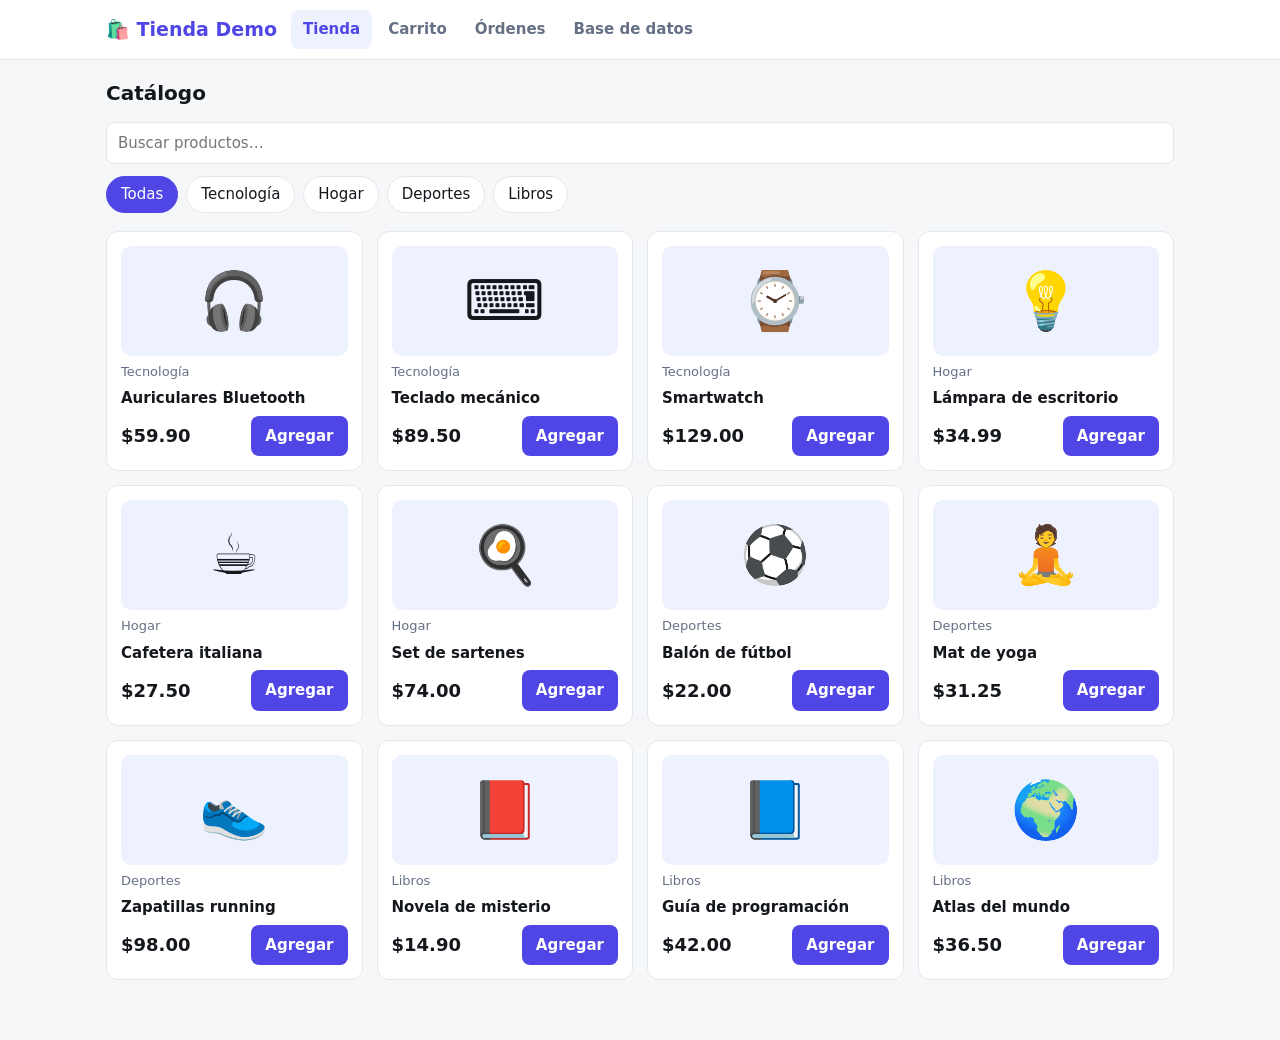
==== Tienda Demo.html @ 44fd8461 "Add files via upload" ====
<!DOCTYPE html>
<html lang="es">
<head>
<meta charset="utf-8">
<meta name="viewport" content="width=device-width, initial-scale=1, viewport-fit=cover">
<title>Tienda Demo</title>
<style>
:root{box-sizing:border-box;padding-top:env(safe-area-inset-top,0px);padding-bottom:env(safe-area-inset-bottom,0px);--bg:#f6f7f9;--card:#fff;--tx:#14171c;--mu:#667085;--bd:#e4e7ec;--ac:#4f46e5;--ac2:#eef2ff;--ok:#12b76a}
@media(prefers-color-scheme:dark){:root:not([data-theme="light"]){--bg:#0e1013;--card:#171a1f;--tx:#eceef2;--mu:#98a2b3;--bd:#2a2f37;--ac:#818cf8;--ac2:#1f2240}}
:root[data-theme="dark"]{--bg:#0e1013;--card:#171a1f;--tx:#eceef2;--mu:#98a2b3;--bd:#2a2f37;--ac:#818cf8;--ac2:#1f2240}
html{scroll-padding-top:env(safe-area-inset-top,0px)}
*,*:before,*:after{box-sizing:inherit}
body{margin:0;background:var(--bg);color:var(--tx);font:15px/1.5 system-ui,-apple-system,"Segoe UI",Roboto,sans-serif}
header{position:sticky;top:env(safe-area-inset-top,0px);z-index:5;background:var(--card);border-bottom:1px solid var(--bd)}
.bar{max-width:1100px;margin:auto;padding:10px 16px;display:flex;align-items:center;gap:14px;flex-wrap:wrap}
.logo{font-weight:800;font-size:19px;color:var(--ac)}
nav{display:flex;gap:4px;flex:1;overflow-x:auto}
nav button{background:none;border:0;color:var(--mu);padding:8px 12px;border-radius:8px;font:inherit;font-weight:600;cursor:pointer;white-space:nowrap}
nav button.on{background:var(--ac2);color:var(--ac)}
main{max-width:1100px;margin:auto;padding:18px 16px 60px}
h2{margin:0 0 14px;font-size:20px}
input,select,textarea{font:inherit;color:var(--tx);background:var(--card);border:1px solid var(--bd);border-radius:8px;padding:9px 11px;width:100%}
.btn{background:var(--ac);color:#fff;border:0;border-radius:8px;padding:9px 14px;font:inherit;font-weight:600;cursor:pointer}
.btn.sec{background:var(--ac2);color:var(--ac)}
.btn:disabled{opacity:.5;cursor:not-allowed}
.chips{display:flex;gap:8px;flex-wrap:wrap;margin:12px 0 18px}
.chip{border:1px solid var(--bd);background:var(--card);color:var(--tx);border-radius:99px;padding:6px 14px;cursor:pointer;font:inherit}
.chip.on{background:var(--ac);color:#fff;border-color:var(--ac)}
.grid{display:grid;grid-template-columns:repeat(auto-fill,minmax(210px,1fr));gap:14px}
.card{background:var(--card);border:1px solid var(--bd);border-radius:12px;padding:14px;display:flex;flex-direction:column;gap:6px}
.pic{height:110px;border-radius:10px;background:var(--ac2);display:flex;align-items:center;justify-content:center;font-size:56px}
.mu{color:var(--mu);font-size:13px}.price{font-weight:800;font-size:18px}
.row{display:flex;align-items:center;justify-content:space-between;gap:10px}
.panel{background:var(--card);border:1px solid var(--bd);border-radius:12px;padding:16px;margin-bottom:14px}
.line{display:flex;align-items:center;gap:12px;padding:10px 0;border-bottom:1px solid var(--bd)}
.line:last-child{border:0}
.qty{display:flex;align-items:center;gap:8px}
.qty button{width:28px;height:28px;border-radius:6px;border:1px solid var(--bd);background:var(--card);color:var(--tx);cursor:pointer}
.form{display:grid;grid-template-columns:repeat(auto-fit,minmax(200px,1fr));gap:10px;margin:12px 0}
label{font-size:13px;color:var(--mu);display:block;margin-bottom:3px}
.scroll{overflow-x:auto}
table{border-collapse:collapse;width:100%;font-size:13px}
th,td{text-align:left;padding:6px 10px;border-bottom:1px solid var(--bd);white-space:nowrap}
th{color:var(--mu)}
pre{background:var(--card);border:1px solid var(--bd);border-radius:10px;padding:14px;overflow-x:auto;font-size:12px;max-height:420px}
.badge{background:var(--ac);color:#fff;border-radius:99px;font-size:11px;padding:1px 7px;margin-left:4px}
#toast{position:fixed;bottom:calc(20px + env(safe-area-inset-bottom,0px));left:50%;transform:translateX(-50%);background:var(--tx);color:var(--bg);padding:10px 18px;border-radius:99px;opacity:0;transition:.25s;pointer-events:none;z-index:9}
#toast.show{opacity:1}
.ok{color:var(--ok);font-weight:700}
</style>
</head>
<body>
<header><div class="bar">
  <span class="logo">🛍️ Tienda Demo</span>
  <nav id="nav"></nav>
</div></header>
<main id="app"></main>
<div id="toast"></div>

<script>
const KEY='ecom_demo_v1';
const SEED=()=>({
 categoria:[
  {id_categoria:'CAT01',nombre_categoria:'Tecnología'},
  {id_categoria:'CAT02',nombre_categoria:'Hogar'},
  {id_categoria:'CAT03',nombre_categoria:'Deportes'},
  {id_categoria:'CAT04',nombre_categoria:'Libros'}],
 producto:[
  ['P001','Auriculares Bluetooth',59.9,'CAT01','🎧'],['P002','Teclado mecánico',89.5,'CAT01','⌨️'],
  ['P003','Smartwatch',129,'CAT01','⌚'],['P004','Lámpara de escritorio',34.99,'CAT02','💡'],
  ['P005','Cafetera italiana',27.5,'CAT02','☕'],['P006','Set de sartenes',74,'CAT02','🍳'],
  ['P007','Balón de fútbol',22,'CAT03','⚽'],['P008','Mat de yoga',31.25,'CAT03','🧘'],
  ['P009','Zapatillas running',98,'CAT03','👟'],['P010','Novela de misterio',14.9,'CAT04','📕'],
  ['P011','Guía de programación',42,'CAT04','📘'],['P012','Atlas del mundo',36.5,'CAT04','🌍']
 ].map(p=>({id_producto:p[0],nombre_producto:p[1],precio_actual:p[2],id_categoria:p[3],_e:p[4]})),
 cliente:[
  {id_cliente:'C001',nom1_cliente:'María',nom2_cliente:'José',ape1_cliente:'Pérez',ape2_cliente:'Rojas'},
  {id_cliente:'C002',nom1_cliente:'Carlos',nom2_cliente:'',ape1_cliente:'Gómez',ape2_cliente:'Díaz'},
  {id_cliente:'C003',nom1_cliente:'Lucía',nom2_cliente:'Andrea',ape1_cliente:'Soto',ape2_cliente:'Vega'}],
 cliente_telefono:[
  {id_telefono:'T001',id_cliente:'C001',numero_telefono:'+56 9 1234 5678'},
  {id_telefono:'T002',id_cliente:'C001',numero_telefono:'+56 2 2345 6789'},
  {id_telefono:'T003',id_cliente:'C002',numero_telefono:'+56 9 8765 4321'},
  {id_telefono:'T004',id_cliente:'C003',numero_telefono:'+56 9 5555 0101'}],
 orden:[{id_orden:'O001',id_cliente:'C001'},{id_orden:'O002',id_cliente:'C002'},{id_orden:'O003',id_cliente:'C003'}],
 orden_detalle:[
  {id_orden:'O001',id_producto:'P001',cantidad:1},{id_orden:'O001',id_producto:'P010',cantidad:2},
  {id_orden:'O002',id_producto:'P007',cantidad:3},{id_orden:'O002',id_producto:'P008',cantidad:1},
  {id_orden:'O003',id_producto:'P003',cantidad:1},{id_orden:'O003',id_producto:'P005',cantidad:2},{id_orden:'O003',id_producto:'P012',cantidad:1}]
});
let db,cart={},view='tienda',cat='ALL',q='',last=null;
try{db=JSON.parse(localStorage.getItem(KEY))}catch(e){}
if(!db||!db.producto)db=SEED();
const save=()=>{try{localStorage.setItem(KEY,JSON.stringify(db))}catch(e){}};
const $=s=>document.querySelector(s);
const money=n=>'$'+Number(n).toFixed(2);
const esc=s=>String(s).replace(/[&<>"]/g,c=>({'&':'&amp;','<':'&lt;','>':'&gt;','"':'&quot;'}[c]));
const prod=id=>db.producto.find(p=>p.id_producto===id);
const cli=id=>db.cliente.find(c=>c.id_cliente===id);
const nom=c=>c?[c.nom1_cliente,c.nom2_cliente,c.ape1_cliente,c.ape2_cliente].filter(Boolean).join(' '):'—';
const cartCount=()=>Object.values(cart).reduce((a,b)=>a+b,0);
const cartTotal=()=>Object.entries(cart).reduce((a,[id,n])=>a+prod(id).precio_actual*n,0);
const nextId=(arr,k,pre)=>pre+String(Math.max(0,...arr.map(x=>+x[k].slice(pre.length)||0))+1).padStart(3,'0');
function toast(m){const t=$('#toast');t.textContent=m;t.classList.add('show');setTimeout(()=>t.classList.remove('show'),1800)}
function go(v){view=v;render()}
function add(id){cart[id]=(cart[id]||0)+1;toast('Agregado al carrito');renderNav()}
function setQty(id,d){cart[id]=(cart[id]||0)+d;if(cart[id]<=0)delete cart[id];render()}

function renderNav(){
 const t=[['tienda','Tienda'],['carrito','Carrito'],['ordenes','Órdenes'],['bd','Base de datos']];
 $('#nav').innerHTML=t.map(([k,l])=>`<button class="${view===k?'on':''}" onclick="go('${k}')">${l}${k==='carrito'&&cartCount()?`<span class="badge">${cartCount()}</span>`:''}</button>`).join('');
}
function vTienda(){
 const list=db.producto.filter(p=>(cat==='ALL'||p.id_categoria===cat)&&p.nombre_producto.toLowerCase().includes(q.toLowerCase()));
 return `<h2>Catálogo</h2>
 <input id="q" placeholder="Buscar productos…" value="${esc(q)}" oninput="q=this.value;keep()">
 <div class="chips"><button class="chip ${cat==='ALL'?'on':''}" onclick="cat='ALL';render()">Todas</button>
 ${db.categoria.map(c=>`<button class="chip ${cat===c.id_categoria?'on':''}" onclick="cat='${c.id_categoria}';render()">${esc(c.nombre_categoria)}</button>`).join('')}</div>
 <div class="grid">${list.map(p=>`<div class="card"><div class="pic">${p._e||'📦'}</div>
 <div class="mu">${esc(db.categoria.find(c=>c.id_categoria===p.id_categoria)?.nombre_categoria||'')}</div>
 <b>${esc(p.nombre_producto)}</b><div class="row"><span class="price">${money(p.precio_actual)}</span>
 <button class="btn" onclick="add('${p.id_producto}')">Agregar</button></div></div>`).join('')||'<p class="mu">Sin resultados.</p>'}</div>`;
}
function keep(){const pos=$('#q').selectionStart;render();const i=$('#q');i.focus();i.setSelectionRange(pos,pos)}
function vCarrito(){
 if(last)return `<div class="panel"><h2 class="ok">✔ Orden ${last} creada</h2><p>Se guardó en las tablas <code>orden</code> y <code>orden_detalle</code>.</p>
 <button class="btn" onclick="last=null;go('ordenes')">Ver órdenes</button> <button class="btn sec" onclick="last=null;go('tienda')">Seguir comprando</button></div>`;
 const ids=Object.keys(cart);
 if(!ids.length)return `<h2>Carrito</h2><div class="panel mu">Tu carrito está vacío.</div><button class="btn" onclick="go('tienda')">Ir a la tienda</button>`;
 return `<h2>Carrito</h2><div class="panel">${ids.map(id=>{const p=prod(id);return `<div class="line"><span style="font-size:28px">${p._e||'📦'}</span>
 <div style="flex:1"><b>${esc(p.nombre_producto)}</b><div class="mu">${money(p.precio_actual)} c/u</div></div>
 <div class="qty"><button onclick="setQty('${id}',-1)">−</button>${cart[id]}<button onclick="setQty('${id}',1)">+</button></div>
 <b style="width:80px;text-align:right">${money(p.precio_actual*cart[id])}</b></div>`}).join('')}
 <div class="row" style="margin-top:10px"><span>Total</span><span class="price">${money(cartTotal())}</span></div></div>
 <div class="panel"><h2 style="font-size:17px">Datos del cliente</h2>
 <label>Cliente</label><select id="cs" onchange="render2()"><option value="NEW">➕ Nuevo cliente</option>${db.cliente.map(c=>`<option value="${c.id_cliente}">${esc(nom(c))}</option>`).join('')}</select>
 <div class="form" id="nf">
  <div><label>Primer nombre *</label><input id="n1"></div><div><label>Segundo nombre</label><input id="n2"></div>
  <div><label>Primer apellido *</label><input id="a1"></div><div><label>Segundo apellido</label><input id="a2"></div>
  <div><label>Teléfono *</label><input id="tel" type="tel"></div></div>
 <button class="btn" onclick="checkout()">Confirmar compra</button></div>`;
}
function render2(){$('#nf').style.display=$('#cs').value==='NEW'?'grid':'none'}
function checkout(){
 let idc=$('#cs').value;
 if(idc==='NEW'){
  const n1=$('#n1').value.trim(),a1=$('#a1').value.trim(),tel=$('#tel').value.trim();
  if(!n1||!a1||!tel)return toast('Completa los campos obligatorios');
  idc=nextId(db.cliente,'id_cliente','C');
  db.cliente.push({id_cliente:idc,nom1_cliente:n1,nom2_cliente:$('#n2').value.trim(),ape1_cliente:a1,ape2_cliente:$('#a2').value.trim()});
  db.cliente_telefono.push({id_telefono:nextId(db.cliente_telefono,'id_telefono','T'),id_cliente:idc,numero_telefono:tel});
 }
 const ido=nextId(db.orden,'id_orden','O');
 db.orden.push({id_orden:ido,id_cliente:idc});
 Object.entries(cart).forEach(([id,n])=>db.orden_detalle.push({id_orden:ido,id_producto:id,cantidad:n}));
 cart={};last=ido;save();render();
}
function vOrdenes(){
 const tot=o=>db.orden_detalle.filter(d=>d.id_orden===o).reduce((a,d)=>a+prod(d.id_producto).precio_actual*d.cantidad,0);
 return `<h2>Órdenes</h2>`+[...db.orden].reverse().map(o=>{const c=cli(o.id_cliente);
 const tels=db.cliente_telefono.filter(t=>t.id_cliente===o.id_cliente).map(t=>t.numero_telefono).join(' · ');
 return `<div class="panel"><div class="row"><b>${o.id_orden}</b><span class="price">${money(tot(o.id_orden))}</span></div>
 <div class="mu">${esc(nom(c))} · ${esc(tels)}</div>
 ${db.orden_detalle.filter(d=>d.id_orden===o.id_orden).map(d=>{const p=prod(d.id_producto);return `<div class="line"><span>${p._e||''}</span><span style="flex:1">${esc(p.nombre_producto)}</span><span class="mu">${d.cantidad} × ${money(p.precio_actual)}</span><b>${money(d.cantidad*p.precio_actual)}</b></div>`}).join('')}</div>`}).join('');
}
const DDL=`CREATE TABLE categoria (
  id_categoria TEXT PRIMARY KEY,
  nombre_categoria TEXT NOT NULL
);
CREATE TABLE producto (
  id_producto TEXT PRIMARY KEY,
  nombre_producto TEXT NOT NULL,
  precio_actual NUMERIC NOT NULL,
  id_categoria TEXT REFERENCES categoria(id_categoria)
);
CREATE TABLE cliente (
  id_cliente TEXT PRIMARY KEY,
  nom1_cliente TEXT NOT NULL,
  nom2_cliente TEXT,
  ape1_cliente TEXT NOT NULL,
  ape2_cliente TEXT
);
CREATE TABLE cliente_telefono (
  id_telefono TEXT PRIMARY KEY,
  id_cliente TEXT REFERENCES cliente(id_cliente),
  numero_telefono TEXT NOT NULL
);
CREATE TABLE orden (
  id_orden TEXT PRIMARY KEY,
  id_cliente TEXT REFERENCES cliente(id_cliente)
);
CREATE TABLE orden_detalle (
  id_orden TEXT REFERENCES orden(id_orden),
  id_producto TEXT REFERENCES producto(id_producto),
  cantidad INT4 NOT NULL,
  PRIMARY KEY (id_orden, id_producto)
);
`;
function sql(){
 const v=x=>typeof x==='number'?x:"'"+String(x).replace(/'/g,"''")+"'";
 let s=DDL+'\n';
 ['categoria','producto','cliente','cliente_telefono','orden','orden_detalle'].forEach(t=>{
  db[t].forEach(r=>{const k=Object.keys(r).filter(k=>k[0]!=='_');s+=`INSERT INTO ${t} (${k.join(', ')}) VALUES (${k.map(c=>v(r[c])).join(', ')});\n`});s+='\n'});
 return s;
}
function vBd(){
 return `<h2>Base de datos</h2><div class="row" style="justify-content:flex-start;margin-bottom:14px">
 <button class="btn" onclick="copySql()">Copiar SQL</button><button class="btn sec" onclick="if(confirm('¿Restaurar datos de ejemplo?')){db=SEED();cart={};save();render()}">Restaurar ejemplo</button></div>`+
 ['categoria','producto','cliente','cliente_telefono','orden','orden_detalle'].map(t=>{const k=Object.keys(db[t][0]||{}).filter(k=>k[0]!=='_');
 return `<div class="panel"><b>${t}</b> <span class="mu">(${db[t].length} filas)</span><div class="scroll"><table><tr>${k.map(c=>`<th>${c}</th>`).join('')}</tr>
 ${db[t].map(r=>`<tr>${k.map(c=>`<td>${esc(r[c])}</td>`).join('')}</tr>`).join('')}</table></div></div>`}).join('')+
 `<h2>Script SQL (PostgreSQL)</h2><pre id="sql">${esc(sql())}</pre>`;
}
function copySql(){try{navigator.clipboard.writeText(sql());toast('SQL copiado')}catch(e){const r=document.createRange();r.selectNode($('#sql'));getSelection().removeAllRanges();getSelection().addRange(r)}}
function render(){
 renderNav();
 $('#app').innerHTML={tienda:vTienda,carrito:vCarrito,ordenes:vOrdenes,bd:vBd}[view]();
 if(view==='carrito'&&!last&&Object.keys(cart).length)render2();
}
render();
</script>
</body>
</html>
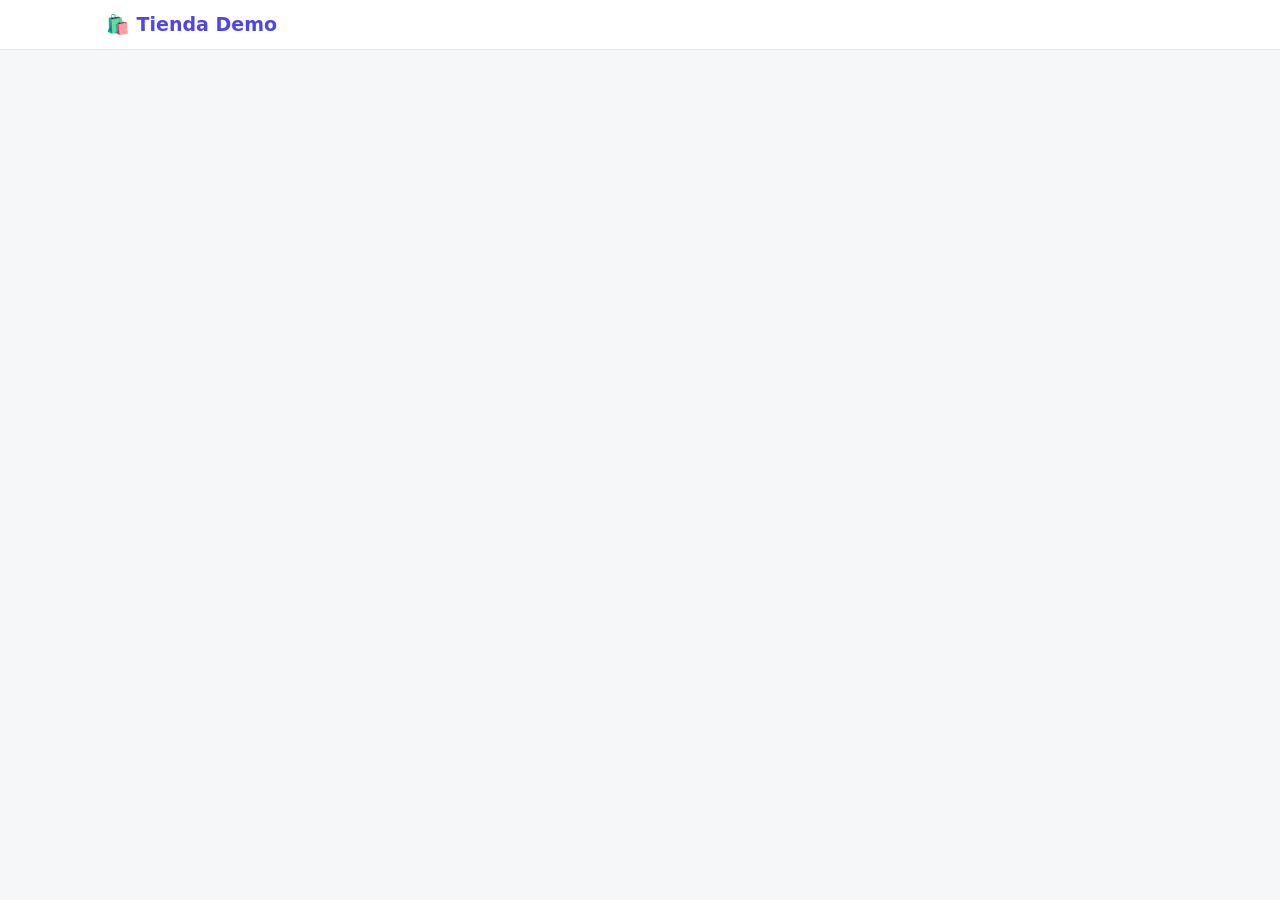
==== commit b06fb66b: "Refactorizar Tienda Demo: separar CSS y JS en archivos externos" ====
--- a/Tienda Demo.html
+++ b/Tienda Demo.html
@@ -4,50 +4,7 @@
 <meta charset="utf-8">
 <meta name="viewport" content="width=device-width, initial-scale=1, viewport-fit=cover">
 <title>Tienda Demo</title>
-<style>
-:root{box-sizing:border-box;padding-top:env(safe-area-inset-top,0px);padding-bottom:env(safe-area-inset-bottom,0px);--bg:#f6f7f9;--card:#fff;--tx:#14171c;--mu:#667085;--bd:#e4e7ec;--ac:#4f46e5;--ac2:#eef2ff;--ok:#12b76a}
-@media(prefers-color-scheme:dark){:root:not([data-theme="light"]){--bg:#0e1013;--card:#171a1f;--tx:#eceef2;--mu:#98a2b3;--bd:#2a2f37;--ac:#818cf8;--ac2:#1f2240}}
-:root[data-theme="dark"]{--bg:#0e1013;--card:#171a1f;--tx:#eceef2;--mu:#98a2b3;--bd:#2a2f37;--ac:#818cf8;--ac2:#1f2240}
-html{scroll-padding-top:env(safe-area-inset-top,0px)}
-*,*:before,*:after{box-sizing:inherit}
-body{margin:0;background:var(--bg);color:var(--tx);font:15px/1.5 system-ui,-apple-system,"Segoe UI",Roboto,sans-serif}
-header{position:sticky;top:env(safe-area-inset-top,0px);z-index:5;background:var(--card);border-bottom:1px solid var(--bd)}
-.bar{max-width:1100px;margin:auto;padding:10px 16px;display:flex;align-items:center;gap:14px;flex-wrap:wrap}
-.logo{font-weight:800;font-size:19px;color:var(--ac)}
-nav{display:flex;gap:4px;flex:1;overflow-x:auto}
-nav button{background:none;border:0;color:var(--mu);padding:8px 12px;border-radius:8px;font:inherit;font-weight:600;cursor:pointer;white-space:nowrap}
-nav button.on{background:var(--ac2);color:var(--ac)}
-main{max-width:1100px;margin:auto;padding:18px 16px 60px}
-h2{margin:0 0 14px;font-size:20px}
-input,select,textarea{font:inherit;color:var(--tx);background:var(--card);border:1px solid var(--bd);border-radius:8px;padding:9px 11px;width:100%}
-.btn{background:var(--ac);color:#fff;border:0;border-radius:8px;padding:9px 14px;font:inherit;font-weight:600;cursor:pointer}
-.btn.sec{background:var(--ac2);color:var(--ac)}
-.btn:disabled{opacity:.5;cursor:not-allowed}
-.chips{display:flex;gap:8px;flex-wrap:wrap;margin:12px 0 18px}
-.chip{border:1px solid var(--bd);background:var(--card);color:var(--tx);border-radius:99px;padding:6px 14px;cursor:pointer;font:inherit}
-.chip.on{background:var(--ac);color:#fff;border-color:var(--ac)}
-.grid{display:grid;grid-template-columns:repeat(auto-fill,minmax(210px,1fr));gap:14px}
-.card{background:var(--card);border:1px solid var(--bd);border-radius:12px;padding:14px;display:flex;flex-direction:column;gap:6px}
-.pic{height:110px;border-radius:10px;background:var(--ac2);display:flex;align-items:center;justify-content:center;font-size:56px}
-.mu{color:var(--mu);font-size:13px}.price{font-weight:800;font-size:18px}
-.row{display:flex;align-items:center;justify-content:space-between;gap:10px}
-.panel{background:var(--card);border:1px solid var(--bd);border-radius:12px;padding:16px;margin-bottom:14px}
-.line{display:flex;align-items:center;gap:12px;padding:10px 0;border-bottom:1px solid var(--bd)}
-.line:last-child{border:0}
-.qty{display:flex;align-items:center;gap:8px}
-.qty button{width:28px;height:28px;border-radius:6px;border:1px solid var(--bd);background:var(--card);color:var(--tx);cursor:pointer}
-.form{display:grid;grid-template-columns:repeat(auto-fit,minmax(200px,1fr));gap:10px;margin:12px 0}
-label{font-size:13px;color:var(--mu);display:block;margin-bottom:3px}
-.scroll{overflow-x:auto}
-table{border-collapse:collapse;width:100%;font-size:13px}
-th,td{text-align:left;padding:6px 10px;border-bottom:1px solid var(--bd);white-space:nowrap}
-th{color:var(--mu)}
-pre{background:var(--card);border:1px solid var(--bd);border-radius:10px;padding:14px;overflow-x:auto;font-size:12px;max-height:420px}
-.badge{background:var(--ac);color:#fff;border-radius:99px;font-size:11px;padding:1px 7px;margin-left:4px}
-#toast{position:fixed;bottom:calc(20px + env(safe-area-inset-bottom,0px));left:50%;transform:translateX(-50%);background:var(--tx);color:var(--bg);padding:10px 18px;border-radius:99px;opacity:0;transition:.25s;pointer-events:none;z-index:9}
-#toast.show{opacity:1}
-.ok{color:var(--ok);font-weight:700}
-</style>
+<link rel="stylesheet" href="styles.css">
 </head>
 <body>
 <header><div class="bar">
@@ -57,167 +14,6 @@
 <main id="app"></main>
 <div id="toast"></div>
 
-<script>
-const KEY='ecom_demo_v1';
-const SEED=()=>({
- categoria:[
-  {id_categoria:'CAT01',nombre_categoria:'Tecnología'},
-  {id_categoria:'CAT02',nombre_categoria:'Hogar'},
-  {id_categoria:'CAT03',nombre_categoria:'Deportes'},
-  {id_categoria:'CAT04',nombre_categoria:'Libros'}],
- producto:[
-  ['P001','Auriculares Bluetooth',59.9,'CAT01','🎧'],['P002','Teclado mecánico',89.5,'CAT01','⌨️'],
-  ['P003','Smartwatch',129,'CAT01','⌚'],['P004','Lámpara de escritorio',34.99,'CAT02','💡'],
-  ['P005','Cafetera italiana',27.5,'CAT02','☕'],['P006','Set de sartenes',74,'CAT02','🍳'],
-  ['P007','Balón de fútbol',22,'CAT03','⚽'],['P008','Mat de yoga',31.25,'CAT03','🧘'],
-  ['P009','Zapatillas running',98,'CAT03','👟'],['P010','Novela de misterio',14.9,'CAT04','📕'],
-  ['P011','Guía de programación',42,'CAT04','📘'],['P012','Atlas del mundo',36.5,'CAT04','🌍']
- ].map(p=>({id_producto:p[0],nombre_producto:p[1],precio_actual:p[2],id_categoria:p[3],_e:p[4]})),
- cliente:[
-  {id_cliente:'C001',nom1_cliente:'María',nom2_cliente:'José',ape1_cliente:'Pérez',ape2_cliente:'Rojas'},
-  {id_cliente:'C002',nom1_cliente:'Carlos',nom2_cliente:'',ape1_cliente:'Gómez',ape2_cliente:'Díaz'},
-  {id_cliente:'C003',nom1_cliente:'Lucía',nom2_cliente:'Andrea',ape1_cliente:'Soto',ape2_cliente:'Vega'}],
- cliente_telefono:[
-  {id_telefono:'T001',id_cliente:'C001',numero_telefono:'+56 9 1234 5678'},
-  {id_telefono:'T002',id_cliente:'C001',numero_telefono:'+56 2 2345 6789'},
-  {id_telefono:'T003',id_cliente:'C002',numero_telefono:'+56 9 8765 4321'},
-  {id_telefono:'T004',id_cliente:'C003',numero_telefono:'+56 9 5555 0101'}],
- orden:[{id_orden:'O001',id_cliente:'C001'},{id_orden:'O002',id_cliente:'C002'},{id_orden:'O003',id_cliente:'C003'}],
- orden_detalle:[
-  {id_orden:'O001',id_producto:'P001',cantidad:1},{id_orden:'O001',id_producto:'P010',cantidad:2},
-  {id_orden:'O002',id_producto:'P007',cantidad:3},{id_orden:'O002',id_producto:'P008',cantidad:1},
-  {id_orden:'O003',id_producto:'P003',cantidad:1},{id_orden:'O003',id_producto:'P005',cantidad:2},{id_orden:'O003',id_producto:'P012',cantidad:1}]
-});
-let db,cart={},view='tienda',cat='ALL',q='',last=null;
-try{db=JSON.parse(localStorage.getItem(KEY))}catch(e){}
-if(!db||!db.producto)db=SEED();
-const save=()=>{try{localStorage.setItem(KEY,JSON.stringify(db))}catch(e){}};
-const $=s=>document.querySelector(s);
-const money=n=>'$'+Number(n).toFixed(2);
-const esc=s=>String(s).replace(/[&<>"]/g,c=>({'&':'&amp;','<':'&lt;','>':'&gt;','"':'&quot;'}[c]));
-const prod=id=>db.producto.find(p=>p.id_producto===id);
-const cli=id=>db.cliente.find(c=>c.id_cliente===id);
-const nom=c=>c?[c.nom1_cliente,c.nom2_cliente,c.ape1_cliente,c.ape2_cliente].filter(Boolean).join(' '):'—';
-const cartCount=()=>Object.values(cart).reduce((a,b)=>a+b,0);
-const cartTotal=()=>Object.entries(cart).reduce((a,[id,n])=>a+prod(id).precio_actual*n,0);
-const nextId=(arr,k,pre)=>pre+String(Math.max(0,...arr.map(x=>+x[k].slice(pre.length)||0))+1).padStart(3,'0');
-function toast(m){const t=$('#toast');t.textContent=m;t.classList.add('show');setTimeout(()=>t.classList.remove('show'),1800)}
-function go(v){view=v;render()}
-function add(id){cart[id]=(cart[id]||0)+1;toast('Agregado al carrito');renderNav()}
-function setQty(id,d){cart[id]=(cart[id]||0)+d;if(cart[id]<=0)delete cart[id];render()}
-
-function renderNav(){
- const t=[['tienda','Tienda'],['carrito','Carrito'],['ordenes','Órdenes'],['bd','Base de datos']];
- $('#nav').innerHTML=t.map(([k,l])=>`<button class="${view===k?'on':''}" onclick="go('${k}')">${l}${k==='carrito'&&cartCount()?`<span class="badge">${cartCount()}</span>`:''}</button>`).join('');
-}
-function vTienda(){
- const list=db.producto.filter(p=>(cat==='ALL'||p.id_categoria===cat)&&p.nombre_producto.toLowerCase().includes(q.toLowerCase()));
- return `<h2>Catálogo</h2>
- <input id="q" placeholder="Buscar productos…" value="${esc(q)}" oninput="q=this.value;keep()">
- <div class="chips"><button class="chip ${cat==='ALL'?'on':''}" onclick="cat='ALL';render()">Todas</button>
- ${db.categoria.map(c=>`<button class="chip ${cat===c.id_categoria?'on':''}" onclick="cat='${c.id_categoria}';render()">${esc(c.nombre_categoria)}</button>`).join('')}</div>
- <div class="grid">${list.map(p=>`<div class="card"><div class="pic">${p._e||'📦'}</div>
- <div class="mu">${esc(db.categoria.find(c=>c.id_categoria===p.id_categoria)?.nombre_categoria||'')}</div>
- <b>${esc(p.nombre_producto)}</b><div class="row"><span class="price">${money(p.precio_actual)}</span>
- <button class="btn" onclick="add('${p.id_producto}')">Agregar</button></div></div>`).join('')||'<p class="mu">Sin resultados.</p>'}</div>`;
-}
-function keep(){const pos=$('#q').selectionStart;render();const i=$('#q');i.focus();i.setSelectionRange(pos,pos)}
-function vCarrito(){
- if(last)return `<div class="panel"><h2 class="ok">✔ Orden ${last} creada</h2><p>Se guardó en las tablas <code>orden</code> y <code>orden_detalle</code>.</p>
- <button class="btn" onclick="last=null;go('ordenes')">Ver órdenes</button> <button class="btn sec" onclick="last=null;go('tienda')">Seguir comprando</button></div>`;
- const ids=Object.keys(cart);
- if(!ids.length)return `<h2>Carrito</h2><div class="panel mu">Tu carrito está vacío.</div><button class="btn" onclick="go('tienda')">Ir a la tienda</button>`;
- return `<h2>Carrito</h2><div class="panel">${ids.map(id=>{const p=prod(id);return `<div class="line"><span style="font-size:28px">${p._e||'📦'}</span>
- <div style="flex:1"><b>${esc(p.nombre_producto)}</b><div class="mu">${money(p.precio_actual)} c/u</div></div>
- <div class="qty"><button onclick="setQty('${id}',-1)">−</button>${cart[id]}<button onclick="setQty('${id}',1)">+</button></div>
- <b style="width:80px;text-align:right">${money(p.precio_actual*cart[id])}</b></div>`}).join('')}
- <div class="row" style="margin-top:10px"><span>Total</span><span class="price">${money(cartTotal())}</span></div></div>
- <div class="panel"><h2 style="font-size:17px">Datos del cliente</h2>
- <label>Cliente</label><select id="cs" onchange="render2()"><option value="NEW">➕ Nuevo cliente</option>${db.cliente.map(c=>`<option value="${c.id_cliente}">${esc(nom(c))}</option>`).join('')}</select>
- <div class="form" id="nf">
-  <div><label>Primer nombre *</label><input id="n1"></div><div><label>Segundo nombre</label><input id="n2"></div>
-  <div><label>Primer apellido *</label><input id="a1"></div><div><label>Segundo apellido</label><input id="a2"></div>
-  <div><label>Teléfono *</label><input id="tel" type="tel"></div></div>
- <button class="btn" onclick="checkout()">Confirmar compra</button></div>`;
-}
-function render2(){$('#nf').style.display=$('#cs').value==='NEW'?'grid':'none'}
-function checkout(){
- let idc=$('#cs').value;
- if(idc==='NEW'){
-  const n1=$('#n1').value.trim(),a1=$('#a1').value.trim(),tel=$('#tel').value.trim();
-  if(!n1||!a1||!tel)return toast('Completa los campos obligatorios');
-  idc=nextId(db.cliente,'id_cliente','C');
-  db.cliente.push({id_cliente:idc,nom1_cliente:n1,nom2_cliente:$('#n2').value.trim(),ape1_cliente:a1,ape2_cliente:$('#a2').value.trim()});
-  db.cliente_telefono.push({id_telefono:nextId(db.cliente_telefono,'id_telefono','T'),id_cliente:idc,numero_telefono:tel});
- }
- const ido=nextId(db.orden,'id_orden','O');
- db.orden.push({id_orden:ido,id_cliente:idc});
- Object.entries(cart).forEach(([id,n])=>db.orden_detalle.push({id_orden:ido,id_producto:id,cantidad:n}));
- cart={};last=ido;save();render();
-}
-function vOrdenes(){
- const tot=o=>db.orden_detalle.filter(d=>d.id_orden===o).reduce((a,d)=>a+prod(d.id_producto).precio_actual*d.cantidad,0);
- return `<h2>Órdenes</h2>`+[...db.orden].reverse().map(o=>{const c=cli(o.id_cliente);
- const tels=db.cliente_telefono.filter(t=>t.id_cliente===o.id_cliente).map(t=>t.numero_telefono).join(' · ');
- return `<div class="panel"><div class="row"><b>${o.id_orden}</b><span class="price">${money(tot(o.id_orden))}</span></div>
- <div class="mu">${esc(nom(c))} · ${esc(tels)}</div>
- ${db.orden_detalle.filter(d=>d.id_orden===o.id_orden).map(d=>{const p=prod(d.id_producto);return `<div class="line"><span>${p._e||''}</span><span style="flex:1">${esc(p.nombre_producto)}</span><span class="mu">${d.cantidad} × ${money(p.precio_actual)}</span><b>${money(d.cantidad*p.precio_actual)}</b></div>`}).join('')}</div>`}).join('');
-}
-const DDL=`CREATE TABLE categoria (
-  id_categoria TEXT PRIMARY KEY,
-  nombre_categoria TEXT NOT NULL
-);
-CREATE TABLE producto (
-  id_producto TEXT PRIMARY KEY,
-  nombre_producto TEXT NOT NULL,
-  precio_actual NUMERIC NOT NULL,
-  id_categoria TEXT REFERENCES categoria(id_categoria)
-);
-CREATE TABLE cliente (
-  id_cliente TEXT PRIMARY KEY,
-  nom1_cliente TEXT NOT NULL,
-  nom2_cliente TEXT,
-  ape1_cliente TEXT NOT NULL,
-  ape2_cliente TEXT
-);
-CREATE TABLE cliente_telefono (
-  id_telefono TEXT PRIMARY KEY,
-  id_cliente TEXT REFERENCES cliente(id_cliente),
-  numero_telefono TEXT NOT NULL
-);
-CREATE TABLE orden (
-  id_orden TEXT PRIMARY KEY,
-  id_cliente TEXT REFERENCES cliente(id_cliente)
-);
-CREATE TABLE orden_detalle (
-  id_orden TEXT REFERENCES orden(id_orden),
-  id_producto TEXT REFERENCES producto(id_producto),
-  cantidad INT4 NOT NULL,
-  PRIMARY KEY (id_orden, id_producto)
-);
-`;
-function sql(){
- const v=x=>typeof x==='number'?x:"'"+String(x).replace(/'/g,"''")+"'";
- let s=DDL+'\n';
- ['categoria','producto','cliente','cliente_telefono','orden','orden_detalle'].forEach(t=>{
-  db[t].forEach(r=>{const k=Object.keys(r).filter(k=>k[0]!=='_');s+=`INSERT INTO ${t} (${k.join(', ')}) VALUES (${k.map(c=>v(r[c])).join(', ')});\n`});s+='\n'});
- return s;
-}
-function vBd(){
- return `<h2>Base de datos</h2><div class="row" style="justify-content:flex-start;margin-bottom:14px">
- <button class="btn" onclick="copySql()">Copiar SQL</button><button class="btn sec" onclick="if(confirm('¿Restaurar datos de ejemplo?')){db=SEED();cart={};save();render()}">Restaurar ejemplo</button></div>`+
- ['categoria','producto','cliente','cliente_telefono','orden','orden_detalle'].map(t=>{const k=Object.keys(db[t][0]||{}).filter(k=>k[0]!=='_');
- return `<div class="panel"><b>${t}</b> <span class="mu">(${db[t].length} filas)</span><div class="scroll"><table><tr>${k.map(c=>`<th>${c}</th>`).join('')}</tr>
- ${db[t].map(r=>`<tr>${k.map(c=>`<td>${esc(r[c])}</td>`).join('')}</tr>`).join('')}</table></div></div>`}).join('')+
- `<h2>Script SQL (PostgreSQL)</h2><pre id="sql">${esc(sql())}</pre>`;
-}
-function copySql(){try{navigator.clipboard.writeText(sql());toast('SQL copiado')}catch(e){const r=document.createRange();r.selectNode($('#sql'));getSelection().removeAllRanges();getSelection().addRange(r)}}
-function render(){
- renderNav();
- $('#app').innerHTML={tienda:vTienda,carrito:vCarrito,ordenes:vOrdenes,bd:vBd}[view]();
- if(view==='carrito'&&!last&&Object.keys(cart).length)render2();
-}
-render();
-</script>
+<script src="app.js"></script>
 </body>
 </html>
--- a/styles.css
+++ b/styles.css
@@ -0,0 +1,42 @@
+:root{box-sizing:border-box;padding-top:env(safe-area-inset-top,0px);padding-bottom:env(safe-area-inset-bottom,0px);--bg:#f6f7f9;--card:#fff;--tx:#14171c;--mu:#667085;--bd:#e4e7ec;--ac:#4f46e5;--ac2:#eef2ff;--ok:#12b76a}
+@media(prefers-color-scheme:dark){:root:not([data-theme="light"]){--bg:#0e1013;--card:#171a1f;--tx:#eceef2;--mu:#98a2b3;--bd:#2a2f37;--ac:#818cf8;--ac2:#1f2240}}
+:root[data-theme="dark"]{--bg:#0e1013;--card:#171a1f;--tx:#eceef2;--mu:#98a2b3;--bd:#2a2f37;--ac:#818cf8;--ac2:#1f2240}
+html{scroll-padding-top:env(safe-area-inset-top,0px)}
+*,*:before,*:after{box-sizing:inherit}
+body{margin:0;background:var(--bg);color:var(--tx);font:15px/1.5 system-ui,-apple-system,"Segoe UI",Roboto,sans-serif}
+header{position:sticky;top:env(safe-area-inset-top,0px);z-index:5;background:var(--card);border-bottom:1px solid var(--bd)}
+.bar{max-width:1100px;margin:auto;padding:10px 16px;display:flex;align-items:center;gap:14px;flex-wrap:wrap}
+.logo{font-weight:800;font-size:19px;color:var(--ac)}
+nav{display:flex;gap:4px;flex:1;overflow-x:auto}
+nav button{background:none;border:0;color:var(--mu);padding:8px 12px;border-radius:8px;font:inherit;font-weight:600;cursor:pointer;white-space:nowrap}
+nav button.on{background:var(--ac2);color:var(--ac)}
+main{max-width:1100px;margin:auto;padding:18px 16px 60px}
+h2{margin:0 0 14px;font-size:20px}
+input,select,textarea{font:inherit;color:var(--tx);background:var(--card);border:1px solid var(--bd);border-radius:8px;padding:9px 11px;width:100%}
+.btn{background:var(--ac);color:#fff;border:0;border-radius:8px;padding:9px 14px;font:inherit;font-weight:600;cursor:pointer}
+.btn.sec{background:var(--ac2);color:var(--ac)}
+.btn:disabled{opacity:.5;cursor:not-allowed}
+.chips{display:flex;gap:8px;flex-wrap:wrap;margin:12px 0 18px}
+.chip{border:1px solid var(--bd);background:var(--card);color:var(--tx);border-radius:99px;padding:6px 14px;cursor:pointer;font:inherit}
+.chip.on{background:var(--ac);color:#fff;border-color:var(--ac)}
+.grid{display:grid;grid-template-columns:repeat(auto-fill,minmax(210px,1fr));gap:14px}
+.card{background:var(--card);border:1px solid var(--bd);border-radius:12px;padding:14px;display:flex;flex-direction:column;gap:6px}
+.pic{height:110px;border-radius:10px;background:var(--ac2);display:flex;align-items:center;justify-content:center;font-size:56px}
+.mu{color:var(--mu);font-size:13px}.price{font-weight:800;font-size:18px}
+.row{display:flex;align-items:center;justify-content:space-between;gap:10px}
+.panel{background:var(--card);border:1px solid var(--bd);border-radius:12px;padding:16px;margin-bottom:14px}
+.line{display:flex;align-items:center;gap:12px;padding:10px 0;border-bottom:1px solid var(--bd)}
+.line:last-child{border:0}
+.qty{display:flex;align-items:center;gap:8px}
+.qty button{width:28px;height:28px;border-radius:6px;border:1px solid var(--bd);background:var(--card);color:var(--tx);cursor:pointer}
+.form{display:grid;grid-template-columns:repeat(auto-fit,minmax(200px,1fr));gap:10px;margin:12px 0}
+label{font-size:13px;color:var(--mu);display:block;margin-bottom:3px}
+.scroll{overflow-x:auto}
+table{border-collapse:collapse;width:100%;font-size:13px}
+th,td{text-align:left;padding:6px 10px;border-bottom:1px solid var(--bd);white-space:nowrap}
+th{color:var(--mu)}
+pre{background:var(--card);border:1px solid var(--bd);border-radius:10px;padding:14px;overflow-x:auto;font-size:12px;max-height:420px}
+.badge{background:var(--ac);color:#fff;border-radius:99px;font-size:11px;padding:1px 7px;margin-left:4px}
+#toast{position:fixed;bottom:calc(20px + env(safe-area-inset-bottom,0px));left:50%;transform:translateX(-50%);background:var(--tx);color:var(--bg);padding:10px 18px;border-radius:99px;opacity:0;transition:.25s;pointer-events:none;z-index:9}
+#toast.show{opacity:1}
+.ok{color:var(--ok);font-weight:700}
